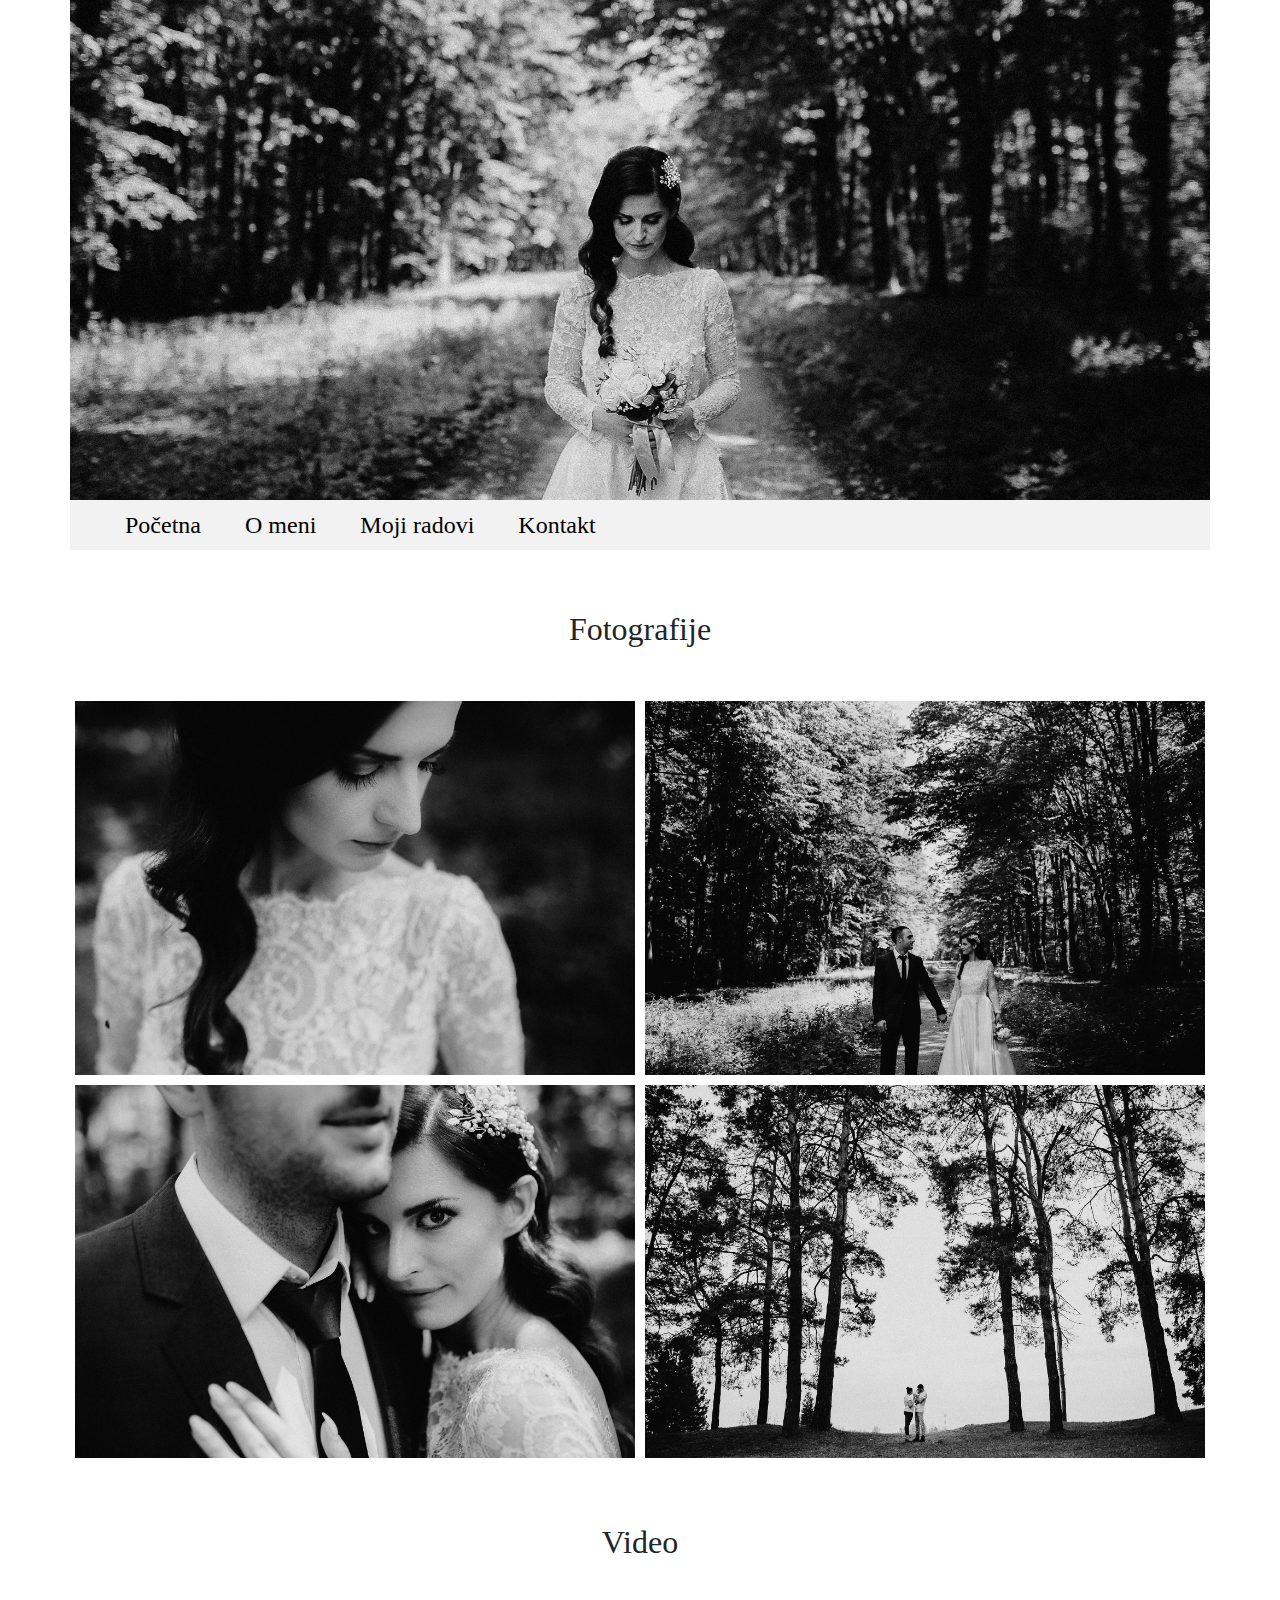
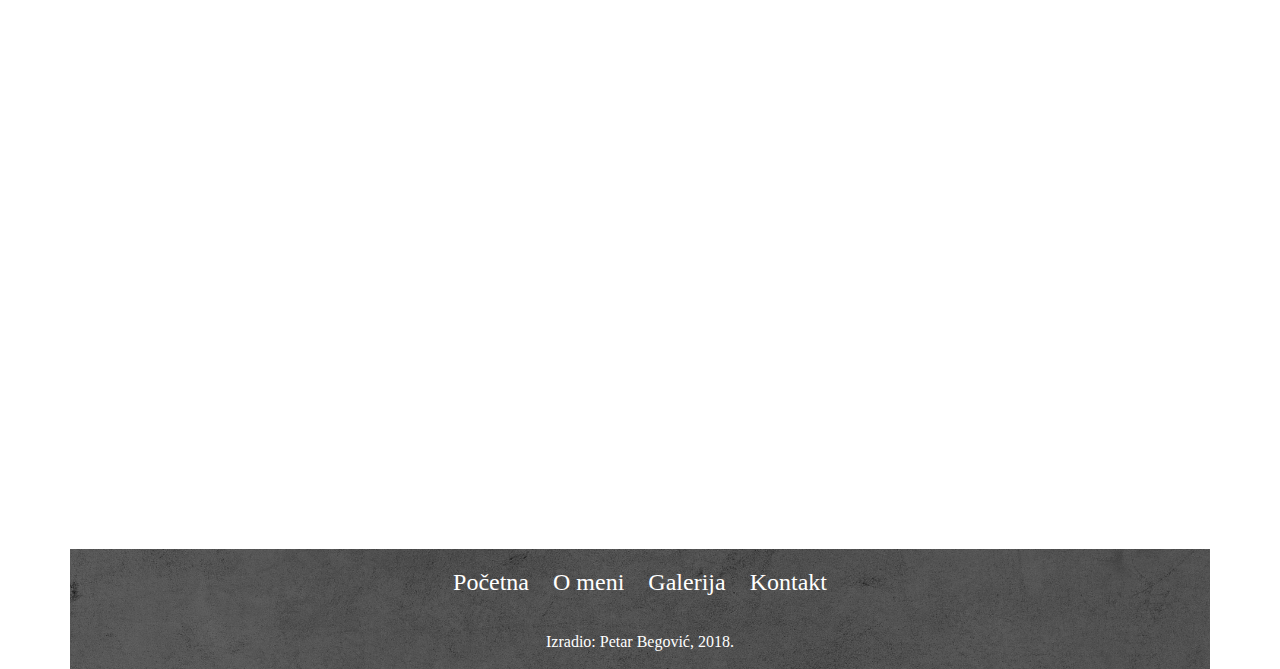
==== moji_radovi.html @ 4176fdac "Add files via upload" ====
<!doctype html>
<html lang="hr">
	<head>
		<meta charset="utf-8">
		<meta name="viewport" content="width=device-width, initial-scale=1, shrink-to-fit=no">
		<title>Moj portfolio</title>
		<link rel="stylesheet" href="bootstrap/bootstrap.min.css">
		<link href="https://fonts.googleapis.com/css?family=Lobster|Roboto" rel="stylesheet">
		<link rel="stylesheet" href="https://use.fontawesome.com/releases/v5.5.0/css/all.css">
		<link rel="stylesheet" href="lightbox/css/lightbox.css">
		<link rel="stylesheet" href="style.css">
	</head>
	<body>
		<div class="container">
			<!-- ************** Zaglavlje / početak ************** -->
			<div class="row zaglavlje">
				<div class="col">

				</div>
			</div>
			<!-- ************** Zaglavlje / kraj ************** -->

			<!-- ************** Navigacija / početak ************** -->
			<div class="row navigacija">
				<div class="col">
					<div class="hamburger">
						<span class="fas fa-bars"></span>
					</div>
					<ul class="main-menu">
						<li><a href="index.html">Početna</a></li>
						<li><a href="o_meni.html">O meni</a></li>
						<li><a href="moji_radovi.html">Moji radovi</a></li>
						<li><a href="kontakt.html">Kontakt</a></li>
					</ul>
				</div>
			</div>
			<!-- ************** Navigacija / kraj ************** -->

			<!-- ************** Galerija / početak ************** -->
			<div class="row galerija">
				<div class="col-12">
					<h1>Fotografije</h1>
				</div>

				<!-- ************** Prva slika / početak ************** -->
				<div class="col-12 col-md-6 slika">
					<div class="maska">
						<p>
							<a href="slike/velika1.jpg" data-lightbox="galerija" class="naziv-rada">Slika #1</a>

						</p>
					</div>
					<img src="slike/velika1.jpg" class="img-fluid">
				</div>
				<!-- ************** Prva slika / kraj ************** -->

				<!-- ************** Druga slika / početak ************** -->
				<div class="col-12 col-md-6 slika">
					<div class="maska">
						<p>
							<a href="slike/velika2.jpg" data-lightbox="galerija" class="naziv-rada">Slika #2</a>

						</p>
					</div>
					<img src="slike/velika2.jpg" class="img-fluid">
				</div>
				<!-- ************** Druga slika / kraj ************** -->

				<!-- ************** Treća slika / početak ************** -->
				<div class="col-12 col-md-6 slika">
					<div class="maska">
						<p>
							<a href="slike/velika3.jpg" data-lightbox="galerija" class="naziv-rada">Slika #3</a>
						</p>
					</div>
					<img src="slike/velika3.jpg" class="img-fluid">
				</div>
				<!-- ************** Treća slika / kraj ************** -->


				<!-- ************** Četvrta slika / početak ************** -->
				<div class="col-12 col-md-6 slika">
					<div class="maska">
						<p>
							<a href="slike/velika4.jpg" data-lightbox="galerija" class="naziv-rada">Slika #4</a>
						</p>
					</div>
					<img src="slike/velika4.jpg" class="img-fluid">
				</div>
				<!-- ************** Četvrta slika / kraj ************** -->
			</div>
			<!-- ************** Galerija / kraj ************** -->

			<!-- ************** Galerija / početak ************** -->
			<div class="row galerija">
				<div class="col-12">
					<h1>Video</h1>
				</div>
				<div class="row">
					<!-- ************** Prvi video / početak ************** -->

							<iframe width="854" height="480" src="https://www.youtube.com/embed/ldLrJcBmEMc" frameborder="0" allow="accelerometer; autoplay; encrypted-media; gyroscope; picture-in-picture" allowfullscreen></iframe>

					<!-- ************** Prvi video / kraj ************** -->

				</div>
			</div>
			<!-- ************** Galerija / kraj ************** -->

			<!-- ************** Footer / početak ************** -->
			<div class="row footer">
				<div class="col">
					<div class="footer-content">
						<ul>
							<li><a href="index.html">Početna</a></li>
							<li><a href="o_meni.html">O meni</a></li>
							<li><a href="moji_radovi.html">Galerija</a></li>
							<li><a href="kontakt.html">Kontakt</a></li>
						</ul>
						<p>Izradio: Petar Begović, 2018.</p>
					</div>
				</div>
			</div>
			<!-- ************** Footer / kraj ************** -->
		</div>
		<script src="bootstrap/jquery.min.js"></script>
		<script src="bootstrap/popper.min.js"></script>
		<script src="bootstrap/bootstrap.min.js"></script>
		<script src="lightbox/js/lightbox.js"></script>
		<script>
			$('.hamburger').click(function(){
				$('.main-menu').slideToggle();
			});
		</script>
	</body>
</html>
---- style.css ----
body {
	background: url('slike/background.png');
}
/* ------ Zaglavlje / početak ------ */
.zaglavlje {
	height: 500px;
	background: url('slike/22.jpg') no-repeat;
	background-size: cover;
}
.zaglavlje a {
	color: #fff;
	font-size: 24pt;
	text-decoration: none;
	padding-top: 400px;
	padding-left: 850px;
	display: block;


	font-family: 'Playfair display', serif;
}
.zaglavlje p {
	color: #f2f2f2;
	font-size: 32pt;
	text-align: center;
	width: 100%;
	position: absolute;
	top: 50%;
	left: 50%;
	transform: translate(-50%,-50%);
	margin: 0;
	font-family: 'Playfair display', serif;
}
@media screen and (max-width: 575px) {
	.zaglavlje {
		height: 250px;
	}
	.zaglavlje p {
		display: none;
	}
	.zaglavlje a {
		position: absolute;
		top: 50%;
		left: 50%;
		transform: translate(-50%,-50%);
		margin: 0;
		font-size: 18pt;
	}
	.slider {
		display: none;
	}
}
/* ------ Zaglavlje / kraj ------ */

/* ------ Navigacija / početak ------ */
.navigacija {
	height: 50px;
	background-color: #F2F2F2;
}
.navigacija li {
	display: inline;
	margin-right: 40px;
	list-style-type: none;
}
.navigacija li a {
	line-height: 50px;
	color: #000;
	font-family: 'Playfair display', serif;
	text-decoration: none;
	font-size: 18pt;
}
.navigacija .hamburger {
	text-align: right;
	font-size: 24pt;
	line-height: 70px;
	padding-right: 40px;
	display: none;
}
.navigacija .main-menu {
	margin-bottom: 0;
}
@media screen and (max-width:760px) {
	.navigacija .hamburger {
		display: block;
	}
	.navigacija .main-menu li {
		border-top: 1px solid black;
		display: block;
		background-color: #F2F2F2;
	}
	.navigacija {
		height: auto;
	}
	.main-menu {
		display: none;
	}
}
@media screen and (min-width:761px) {
	.main-menu {
		display: block !important;
	}
}
/* ------ Navigacija / kraj ------ */

.slider .col {
	padding-left: 0;
	padding-right: 0;
	margin-top: 100px;
}
.slider h2 {
	font-size: 18pt;
	text-transform: uppercase;
}
.slider p {
	font-size: 14pt;
}
.slider .carousel-caption {
	background-color: rgba(0,0,0,0.4);
	border-radius: 10px;
}

/* ------ Galerija / početak ------ */
.galerija h1 {
	font-family: 'Playfair display', serif;
	font-size: 24pt;
	text-align: center;
	padding-top: 60px;
	padding-bottom: 40px;
}
.galerija .slika .maska {
	background-color: #000;
	position: absolute;
	font-family: 'Playfair display', serif;
	top: 0;
	right: 0;
	left: 0;
	bottom: 0;
	opacity: 0;
	transition: 1s ease;
}
.galerija .slika:hover .maska {
	opacity: 0.7;
}
.galerija .slika .maska p {
	color: #fff;
	position: absolute;
	left: 50%;
	top: 50%;
	transform: translate(-50%,-50%);
}
.galerija .slika {
	padding: 5px;
}
.galerija .maska a {
  color: #fff;
  text-decoration: none;
  display: block;
  text-align: center;
}
.galerija .maska .naziv-rada {
	font-size: 18pt;

}
.galerija .maska .kategorija {
	font-size: 14pt;
}
/* ------ Galerija / kraj ------ */

/* ------ Kontakt / početak ------ */
.kontakt {
	background-color: #BFBFBF;
	padding: 50px 30px;
	margin-top: 60px;
}
.kontakt h1 {
	font-size: 24pt;
	font-family: 'Playfair display', serif;
	padding-bottom: 30px;
}
.kontakt input[type=text],
.kontakt input[type=email],
.kontakt textarea {
	border: 0;
	border-radius: 0;
}
.kontakt input {
	height: 50px;
}
.kontakt button[type=submit] {
	background-color: #000;
	border: 0;
	border-radius: 0;
	width: 200px;
	height: 50px;
}
@media screen and (max-width:575px) {
	.kontakt button[type=submit] {
		width: 100%;
	}
}
.kontakt ::placeholder {
	font-size: 14pt;
	font-family: 'Playfair display', cursive;
}
/* ------ Kontakt / kraj ------ */

/* ------ Footer / početak ------ */
.footer {
	height: 120px;
	background: url('slike/footer1.png');
	background-size: cover;
	background-repeat: no-repeat;
	margin-top: 60px;
}

.footer .footer-content {
	width: 100%;
	position: absolute;
	top: 50%;
	left: 50%;
	transform: translate(-50%,-50%);
}

.footer ul {
	font-family: 'Playfair display', serif;
	text-align: center;
	margin: 0;
	padding: 0;
}
.footer ul li {
	font-family: 'Playfair display', serif;
	display: inline;
	margin-right: 10px;
	margin-left: 10px;
}
.footer li a {
	font-family: 'Playfair display', serif;
	color: #fff;
	font-size: 18pt;
	text-decoration: none;
}
@media screen and (max-width:767px) {
	.footer ul li {
		display: block;
		text-align: center;
	}
}
.footer p {
	font-family: 'Playfair display', serif;
	color: #fff;
	width: 100%;
	text-align: center;
	margin:0;
	margin-top: 30px;
	padding: 0;
}

/* ------ Footer / kraj ------ */



/* ------ O meni / početak ------ */
.o-meni h1,
.vjestine h1 {
	font-family: 'Playfair display', serif;
	font-size: 24pt;
	text-align: center;
	padding-top: 60px;
	padding-bottom: 40px;
}
.o-meni p{
	font-family: 'Playfair display', serif;
}
.vjestina {
	height: 250px;
}
.vjestina.svijetlo-siva {
	background-color: #F0F0F0;
}
.vjestina.tamno-siva {
	background-color: #E0E0E0;
}
@media screen and (max-width:767px) {
	.vjestina:nth-child(odd) {
		background-color: #F0F0F0;
	}
	.vjestina:nth-child(even) {
		background-color: #E0E0E0;
	}
	.o-meni p:nth-child(1) {
		margin-top: 40px;
	}
}
.vjestina p {
	position: absolute;
	top: 50%;
	left: 50%;
	transform: translate(-50%, -50%);
	font-family: 'Playfair display', serif;
	text-transform: uppercase;
	text-align: center;
	font-size: 14pt;
}
.no-spacing {
	padding-left: 0;
	padding-right: 0;
}

/* ------ O meni / kraj ------ */

/* ------ Članci / početak ------ */
.clanci h1 {
	text-transform: uppercase;
	font-size: 24pt;
	text-align: center;
	padding-top: 60px;
	padding-bottom: 40px;
}
.clanci .mt-60 {
	margin-top: 60px;
}
.clanak h2 {
	font-size: 24pt;
	margin-bottom: 20px;
}
@media screen and (max-width:767px) {
	.clanak h2 {
		margin-top: 20px;
	}
}
@media screen and (max-width:575px) {
	.clanak h2 {
		margin-top: 20px;
		text-align: center;
	}
	.clanak p {
		padding-left: 20px;
		padding-right: 20px;
	}
}
/* ------ Članci / kraj ------ */


/* ------ Društvene mreže / početak ------ */
.social-profiles h1 {
	font-family: 'Playfair display', serif;
	font-size: 24pt;
	text-align: center;
	padding-top: 60px;
	padding-bottom: 40px;
}
.social-profile {
	height: 250px;
}
.social-profile.svijetlo-siva {
	background-color: #F0F0F0;
}
.social-profile.tamno-siva {
	background-color: #E0E0E0;
}
@media screen and (max-width:767px) {
	.social-profile:nth-child(odd) {
		background-color: #F0F0F0;
	}
	.social-profile:nth-child(even) {
		background-color: #E0E0E0;
	}
}
.social-profile p {
	position: absolute;
	top: 50%;
	left: 50%;
	transform: translate(-50%, -50%);
	text-transform: uppercase;
	text-align: center;
	font-size: 32pt;
}
.social-profile p a {
	color: #000;
	text-decoration: none;
}
/* ------ Društvene mreže / kraj ------ */
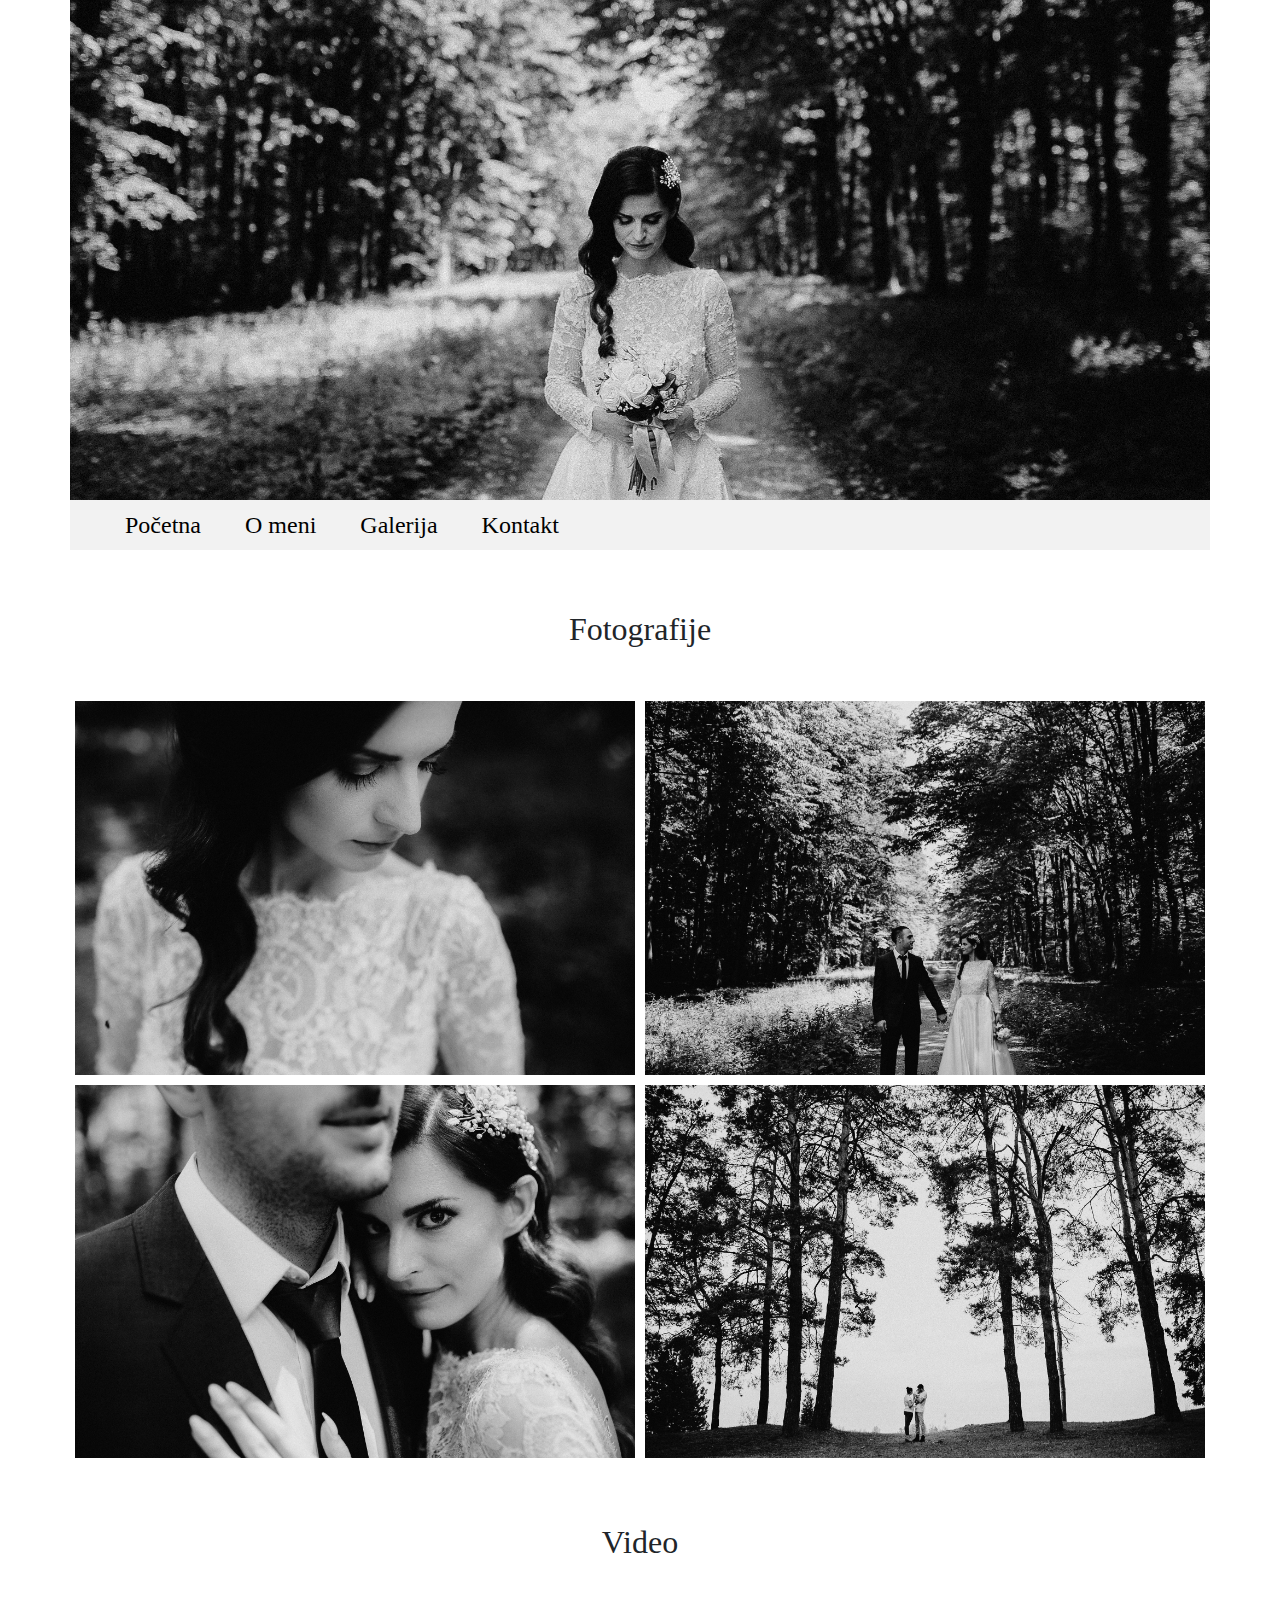
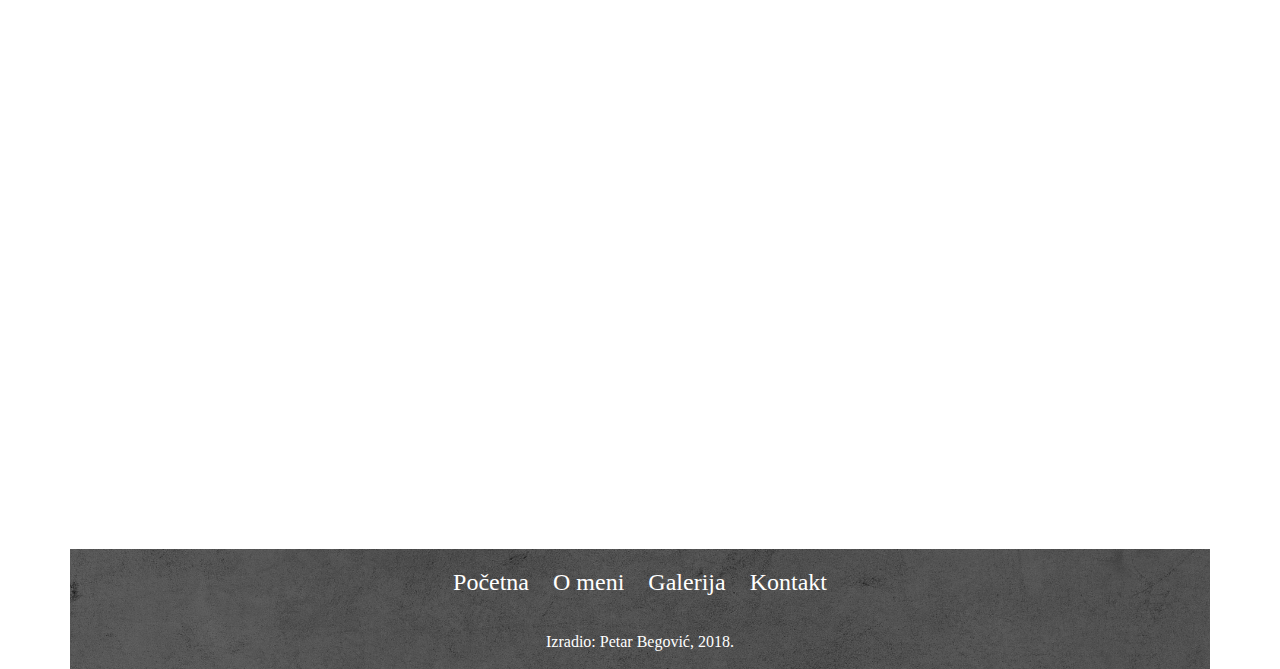
==== commit 10382ebd: "Update moji_radovi.html" ====
--- a/moji_radovi.html
+++ b/moji_radovi.html
@@ -29,7 +29,7 @@
 					<ul class="main-menu">
 						<li><a href="index.html">Početna</a></li>
 						<li><a href="o_meni.html">O meni</a></li>
-						<li><a href="moji_radovi.html">Moji radovi</a></li>
+						<li><a href="moji_radovi.html">Galerija</a></li>
 						<li><a href="kontakt.html">Kontakt</a></li>
 					</ul>
 				</div>
